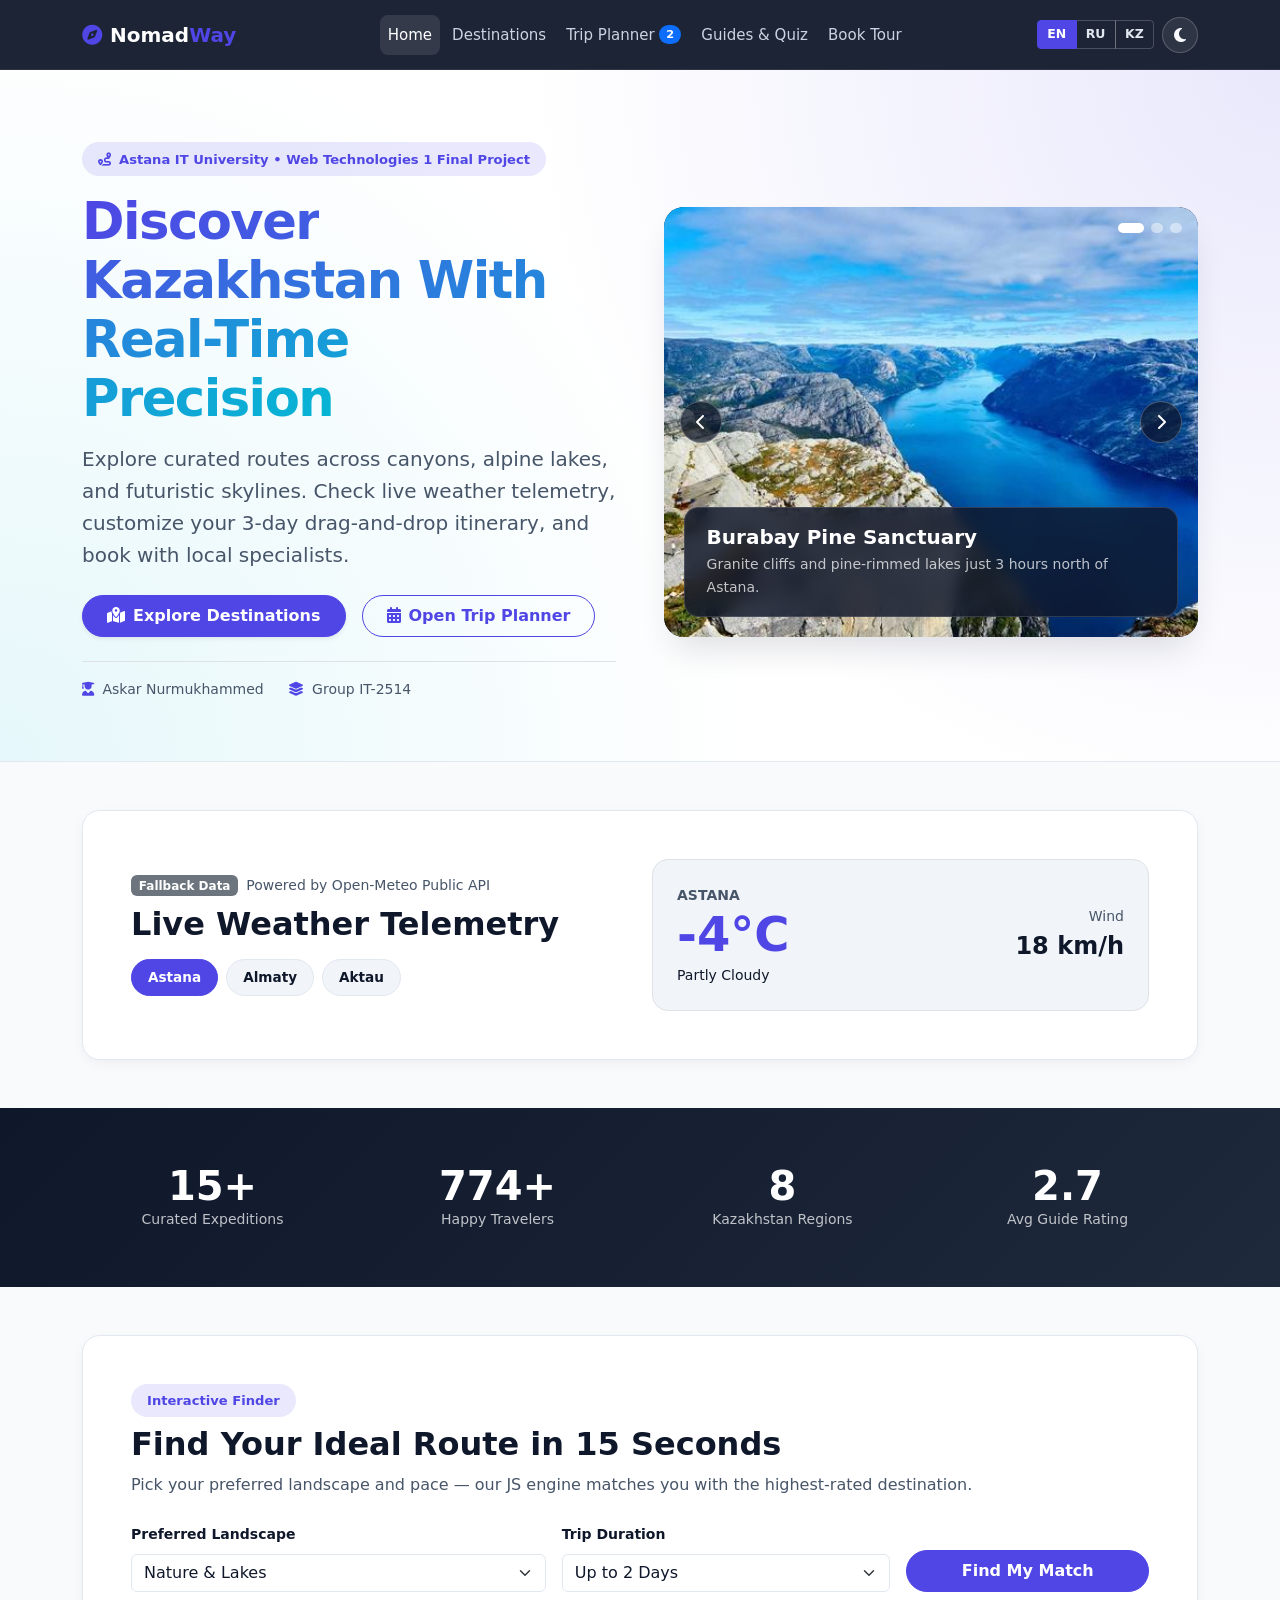
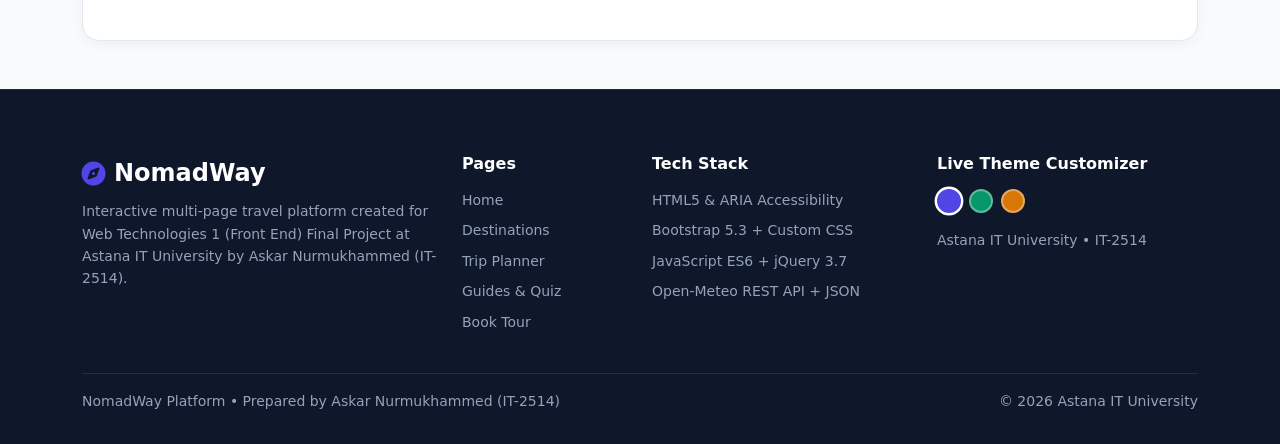
==== index.html @ 67afa260 "feat: add NomadWay Web Technologies 1 Final Project with README report and verified screenshots" ====
<!DOCTYPE html>
<html lang="en" data-theme="light" data-accent="indigo">
<head>
  <meta charset="UTF-8">
  <meta name="viewport" content="width=device-width, initial-scale=1.0">
  <title>NomadWay — Smart Travel, Weather &amp; Interactive Trip Planner</title>
  <link href="https://cdn.jsdelivr.net/npm/bootstrap@5.3.3/dist/css/bootstrap.min.css" rel="stylesheet">
  <link rel="stylesheet" href="https://cdnjs.cloudflare.com/ajax/libs/font-awesome/6.5.2/css/all.min.css">
  <link rel="icon" type="image/svg+xml" href="data:image/svg+xml,%3Csvg xmlns=%27http://www.w3.org/2000/svg%27 viewBox=%270 0 100 100%27%3E%3Ccircle cx=%2750%27 cy=%2750%27 r=%2746%27 fill=%27%234f46e5%27/%3E%3Ctext x=%2750%27 y=%2765%27 font-size=%2754%27 text-anchor=%27middle%27 fill=%27white%27%3EN%3C/text%3E%3C/svg%3E">
  <link rel="stylesheet" href="css/style.css">
</head>
<body>
  <div id="nwPreloader" class="nw-preloader" aria-hidden="true">
    <div class="nw-spinner"></div>
    <div class="small fw-bold text-uppercase tracking-wide text-accent">NomadWay OS</div>
  </div>
  <div id="nwScrollProgress" class="nw-scroll-progress" aria-hidden="true"></div>

  <nav class="navbar navbar-expand-lg navbar-dark sticky-top navbar-nw" aria-label="Primary Navigation">
    <div class="container">
      <a class="navbar-brand d-flex align-items-center gap-2 fw-bold" href="index.html">
        <i class="fa-solid fa-compass text-accent"></i>
        <span>Nomad<span class="text-accent">Way</span></span>
      </a>
      <button class="navbar-toggler border-0 shadow-none" type="button" data-bs-toggle="collapse" data-bs-target="#mainNav" aria-controls="mainNav" aria-expanded="false" aria-label="Toggle navigation">
        <span class="navbar-toggler-icon"></span>
      </button>
      <div class="collapse navbar-collapse" id="mainNav">
        <ul class="navbar-nav mx-auto align-items-lg-center gap-1 mt-3 mt-lg-0">
          <li class="nav-item"><a class="nav-link active" aria-current="page" href="index.html" data-i18n="nav_home">Home</a></li>
          <li class="nav-item"><a class="nav-link" href="destinations.html" data-i18n="nav_destinations">Destinations</a></li>
          <li class="nav-item">
            <a class="nav-link d-inline-flex align-items-center gap-1" href="planner.html">
              <span data-i18n="nav_planner">Trip Planner</span>
              <span class="badge rounded-pill bg-primary planner-count-badge">2</span>
            </a>
          </li>
          <li class="nav-item"><a class="nav-link" href="guides.html" data-i18n="nav_guides">Guides &amp; Quiz</a></li>
          <li class="nav-item"><a class="nav-link" href="contact.html" data-i18n="nav_contact">Book Tour</a></li>
        </ul>
        <div class="d-flex align-items-center gap-2 mt-3 mt-lg-0">
          <div class="btn-group lang-btn-group" role="group" aria-label="Language switcher">
            <button type="button" class="btn btn-sm lang-switch-btn active" data-lang="en">EN</button>
            <button type="button" class="btn btn-sm lang-switch-btn" data-lang="ru">RU</button>
            <button type="button" class="btn btn-sm lang-switch-btn" data-lang="kz">KZ</button>
          </div>
          <button type="button" id="themeToggleBtn" class="theme-toggle-btn" aria-label="Toggle dark or light theme">
            <i class="fa-solid fa-moon"></i>
          </button>
        </div>
      </div>
    </div>
  </nav>

  <header class="hero-nw">
    <div class="container">
      <div class="row align-items-center g-4 g-lg-5">
        <div class="col-lg-6">
          <div class="nw-badge-pill mb-3">
            <i class="fa-solid fa-route"></i>
            <span data-i18n="hero_badge">Astana IT University • Web Technologies 1 Final Project</span>
          </div>
          <h1 class="hero-title mb-3">
            <span class="hero-gradient-text" data-i18n="hero_title">Discover Kazakhstan With Real-Time Precision</span>
          </h1>
          <p class="lead text-muted mb-4" data-i18n="hero_subtitle">
            Explore curated routes across canyons, alpine lakes, and futuristic skylines. Check live weather telemetry, customize your 3-day drag-and-drop itinerary, and book with local specialists.
          </p>
          <div class="d-flex flex-wrap gap-3 mb-4">
            <a href="destinations.html" class="btn btn-accent rounded-pill px-4 py-2 fw-semibold shadow-sm">
              <i class="fa-solid fa-map-location-dot me-2"></i><span data-i18n="hero_cta_explore">Explore Destinations</span>
            </a>
            <a href="planner.html" class="btn btn-outline-accent rounded-pill px-4 py-2 fw-semibold">
              <i class="fa-solid fa-calendar-days me-2"></i><span data-i18n="hero_cta_planner">Open Trip Planner</span>
            </a>
          </div>
          <div class="d-flex flex-wrap gap-4 pt-3 border-top small text-muted">
            <span><i class="fa-solid fa-user-graduate text-accent me-1"></i> Askar Nurmukhammed</span>
            <span><i class="fa-solid fa-layer-group text-accent me-1"></i> Group IT-2514</span>
          </div>
        </div>

        <div class="col-lg-6">
          <div id="nwHeroCarousel" class="nw-carousel" aria-roledescription="carousel" aria-label="Featured Kazakhstan Destinations">
            <div class="nw-carousel-dots">
              <button type="button" class="nw-carousel-dot is-active" data-slide="0" aria-label="Slide 1"></button>
              <button type="button" class="nw-carousel-dot" data-slide="1" aria-label="Slide 2"></button>
              <button type="button" class="nw-carousel-dot" data-slide="2" aria-label="Slide 3"></button>
            </div>
            <div class="nw-carousel-track">
              <div class="nw-carousel-slide is-active">
                <img src="assets/images/img_forest.jpg" alt="Burabay Pine Sanctuary">
                <div class="nw-carousel-caption">
                  <h5 class="fw-bold mb-1">Burabay Pine Sanctuary</h5>
                  <p class="small text-light opacity-75 mb-0">Granite cliffs and pine-rimmed lakes just 3 hours north of Astana.</p>
                </div>
              </div>
              <div class="nw-carousel-slide">
                <img src="assets/images/img_nature.jpg" alt="Charyn Canyon Expedition">
                <div class="nw-carousel-caption">
                  <h5 class="fw-bold mb-1">Charyn Canyon Expedition</h5>
                  <p class="small text-light opacity-75 mb-0">12-million-year-old red sandstone towers in the Valley of Castles.</p>
                </div>
              </div>
              <div class="nw-carousel-slide">
                <img src="assets/images/img_city.jpg" alt="Astana Futuristic Skyline">
                <div class="nw-carousel-caption">
                  <h5 class="fw-bold mb-1">Astana Futuristic Skyline</h5>
                  <p class="small text-light opacity-75 mb-0">EXPO Nur Alem, Baiterek Tower, and Astana IT University innovation hub.</p>
                </div>
              </div>
            </div>
            <button type="button" class="nw-carousel-btn nw-carousel-prev" aria-label="Previous slide">
              <i class="fa-solid fa-chevron-left"></i>
            </button>
            <button type="button" class="nw-carousel-btn nw-carousel-next" aria-label="Next slide">
              <i class="fa-solid fa-chevron-right"></i>
            </button>
          </div>
        </div>
      </div>
    </div>
  </header>

  <main>
    <section class="py-5">
      <div class="container">
        <div class="nw-card p-4 p-md-5 reveal-on-scroll">
          <div class="row align-items-center g-4">
            <div class="col-lg-6">
              <div class="d-flex align-items-center gap-2 mb-2">
                <span class="badge bg-success" id="weatherStatusBadge">Live API</span>
                <span class="small text-muted" data-i18n="weather_subtitle">Powered by Open-Meteo Public API</span>
              </div>
              <h2 class="fw-bold mb-2" data-i18n="weather_title">Live Weather Telemetry</h2>
              <div class="d-flex flex-wrap gap-2 mt-3">
                <button type="button" class="weather-chip active" data-city="astana">Astana</button>
                <button type="button" class="weather-chip" data-city="almaty">Almaty</button>
                <button type="button" class="weather-chip" data-city="aktau">Aktau</button>
              </div>
            </div>
            <div class="col-lg-6">
              <div class="p-4 rounded-4 border d-flex align-items-center justify-content-between flex-wrap gap-3" style="background: var(--bg-surface-alt);">
                <div>
                  <div class="small text-muted fw-semibold text-uppercase" id="weatherCityTitle">Astana</div>
                  <div class="display-5 fw-bold text-accent" id="weatherTemp">--°C</div>
                  <div class="small fw-medium" id="weatherCondition">Loading...</div>
                </div>
                <div class="text-end">
                  <div class="small text-muted" data-i18n="weather_wind">Wind</div>
                  <div class="fs-4 fw-bold" id="weatherWindVal">-- km/h</div>
                </div>
              </div>
            </div>
          </div>
        </div>
      </div>
    </section>

    <section class="stats-band">
      <div class="container">
        <div class="row g-4 text-center">
          <div class="col-6 col-lg-3">
            <div class="stat-value"><span class="nw-counter" data-target="28" data-decimals="0">0</span>+</div>
            <div class="small text-light opacity-75" data-i18n="stats_routes">Curated Expeditions</div>
          </div>
          <div class="col-6 col-lg-3">
            <div class="stat-value"><span class="nw-counter" data-target="1420" data-decimals="0">0</span>+</div>
            <div class="small text-light opacity-75" data-i18n="stats_travelers">Happy Travelers</div>
          </div>
          <div class="col-6 col-lg-3">
            <div class="stat-value"><span class="nw-counter" data-target="14" data-decimals="0">0</span></div>
            <div class="small text-light opacity-75" data-i18n="stats_regions">Kazakhstan Regions</div>
          </div>
          <div class="col-6 col-lg-3">
            <div class="stat-value"><span class="nw-counter" data-target="4.9" data-decimals="1">0.0</span></div>
            <div class="small text-light opacity-75" data-i18n="stats_rating">Avg Guide Rating</div>
          </div>
        </div>
      </div>
    </section>

    <section class="py-5">
      <div class="container">
        <div class="nw-card p-4 p-md-5 reveal-on-scroll">
          <span class="nw-badge-pill mb-2" data-i18n="quiz_mini_badge">Interactive Finder</span>
          <h2 class="fw-bold mb-2" data-i18n="quiz_mini_title">Find Your Ideal Route in 15 Seconds</h2>
          <p class="text-muted mb-4" data-i18n="quiz_mini_desc">Pick your preferred landscape and pace — our JS engine matches you with the highest-rated destination.</p>
          <div class="row g-3 align-items-end">
            <div class="col-md-5">
              <label for="finderTerrain" class="form-label small fw-bold" data-i18n="quiz_q_terrain">Preferred Landscape</label>
              <select id="finderTerrain" class="form-select">
                <option value="nature">Nature &amp; Lakes</option>
                <option value="desert">Canyons &amp; Desert</option>
                <option value="city">City &amp; Culture</option>
                <option value="alpine">Alpine Peaks</option>
              </select>
            </div>
            <div class="col-md-4">
              <label for="finderDays" class="form-label small fw-bold" data-i18n="quiz_q_pace">Trip Duration</label>
              <select id="finderDays" class="form-select">
                <option value="1">1 Day Express</option>
                <option value="2" selected>Up to 2 Days</option>
                <option value="3">3 Days Expedition</option>
              </select>
            </div>
            <div class="col-md-3">
              <button type="button" id="quickMatchBtn" class="btn btn-accent w-100 fw-semibold rounded-pill py-2" data-i18n="quiz_btn_match">Find My Match</button>
            </div>
          </div>
          <div id="quickMatchResult"></div>
        </div>
      </div>
    </section>
  </main>

  <footer class="footer-nw">
    <div class="container">
      <div class="row g-4 pb-4">
        <div class="col-lg-4">
          <div class="d-flex align-items-center gap-2 text-white fw-bold fs-4 mb-2">
            <i class="fa-solid fa-compass text-accent"></i>
            <span>NomadWay</span>
          </div>
          <p class="small mb-3" data-i18n="footer_desc">Interactive multi-page travel platform created for Web Technologies 1 (Front End) Final Project at Astana IT University by Askar Nurmukhammed (IT-2514).</p>
        </div>
        <div class="col-6 col-lg-2">
          <h6 class="text-white fw-bold mb-3" data-i18n="footer_pages">Pages</h6>
          <ul class="list-unstyled small d-flex flex-column gap-2">
            <li><a href="index.html" data-i18n="nav_home">Home</a></li>
            <li><a href="destinations.html" data-i18n="nav_destinations">Destinations</a></li>
            <li><a href="planner.html" data-i18n="nav_planner">Trip Planner</a></li>
            <li><a href="guides.html" data-i18n="nav_guides">Guides &amp; Quiz</a></li>
            <li><a href="contact.html" data-i18n="nav_contact">Book Tour</a></li>
          </ul>
        </div>
        <div class="col-6 col-lg-3">
          <h6 class="text-white fw-bold mb-3" data-i18n="footer_features">Tech Stack</h6>
          <ul class="list-unstyled small d-flex flex-column gap-2">
            <li>HTML5 &amp; ARIA Accessibility</li>
            <li>Bootstrap 5.3 + Custom CSS</li>
            <li>JavaScript ES6 + jQuery 3.7</li>
            <li>Open-Meteo REST API + JSON</li>
          </ul>
        </div>
        <div class="col-lg-3">
          <h6 class="text-white fw-bold mb-3" data-i18n="footer_customizer">Live Theme Customizer</h6>
          <div class="d-flex align-items-center gap-2 mb-3">
            <button type="button" class="accent-swatch active" data-accent="indigo" style="background:#4f46e5;" aria-label="Indigo accent"></button>
            <button type="button" class="accent-swatch" data-accent="emerald" style="background:#059669;" aria-label="Emerald accent"></button>
            <button type="button" class="accent-swatch" data-accent="amber" style="background:#d97706;" aria-label="Amber accent"></button>
          </div>
          <div class="small">Astana IT University &bull; IT-2514</div>
        </div>
      </div>
      <div class="pt-3 border-top border-secondary border-opacity-25 d-flex flex-column flex-sm-row justify-content-between small gap-2">
        <span data-i18n="footer_rights">NomadWay Platform • Prepared by Askar Nurmukhammed (IT-2514)</span>
        <span>&copy; 2026 Astana IT University</span>
      </div>
    </div>
  </footer>

  <button type="button" id="nwBackToTop" class="nw-back-to-top" aria-label="Back to top">
    <i class="fa-solid fa-arrow-up"></i>
  </button>

  <script src="https://code.jquery.com/jquery-3.7.1.min.js"></script>
  <script src="https://cdn.jsdelivr.net/npm/bootstrap@5.3.3/dist/js/bootstrap.bundle.min.js"></script>
  <script src="data/fallback-data.js"></script>
  <script src="js/core.js"></script>
  <script src="js/home.js"></script>
</body>
</html>
---- css/style.css ----
:root {
  --accent-primary: #4f46e5;
  --accent-primary-hover: #4338ca;
  --accent-secondary: #06b6d4;
  --accent-soft: rgba(79, 70, 229, 0.12);

  --bg-body: #f8fafc;
  --bg-surface: #ffffff;
  --bg-surface-alt: #f1f5f9;
  --bg-navbar: rgba(15, 23, 42, 0.94);
  --bg-footer: #0f172a;

  --text-main: #0f172a;
  --text-muted: #475569;
  --border-color: #e2e8f0;

  --shadow-sm: 0 4px 14px -2px rgba(15, 23, 42, 0.06);
  --shadow-lg: 0 20px 35px -10px rgba(15, 23, 42, 0.14);
  --transition-base: all 0.25s cubic-bezier(0.4, 0, 0.2, 1);
}

[data-accent="emerald"] {
  --accent-primary: #059669;
  --accent-primary-hover: #047857;
  --accent-secondary: #14b8a6;
  --accent-soft: rgba(5, 150, 105, 0.12);
}

[data-accent="amber"] {
  --accent-primary: #d97706;
  --accent-primary-hover: #b45309;
  --accent-secondary: #f59e0b;
  --accent-soft: rgba(217, 119, 6, 0.12);
}

[data-theme="dark"] {
  --bg-body: #0b1120;
  --bg-surface: #131c31;
  --bg-surface-alt: #1e293b;
  --bg-navbar: rgba(9, 14, 28, 0.96);
  --bg-footer: #070b14;

  --text-main: #f1f5f9;
  --text-muted: #94a3b8;
  --border-color: #263449;

  --shadow-sm: 0 6px 18px -4px rgba(0, 0, 0, 0.45);
  --shadow-lg: 0 22px 40px -12px rgba(0, 0, 0, 0.65);
}

*,
*::before,
*::after {
  box-sizing: border-box;
}

html {
  scroll-behavior: smooth;
  overflow-x: hidden;
}

body {
  font-family: 'Inter', system-ui, -apple-system, BlinkMacSystemFont, 'Segoe UI', Roboto, sans-serif;
  background-color: var(--bg-body);
  color: var(--text-main);
  line-height: 1.6;
  overflow-x: hidden;
  transition: background-color 0.25s ease, color 0.25s ease;
}

.text-muted {
  color: var(--text-muted) !important;
}

.text-accent {
  color: var(--accent-primary) !important;
}

.btn-accent {
  background-color: var(--accent-primary);
  border-color: var(--accent-primary);
  color: #ffffff;
  transition: var(--transition-base);
}

.btn-accent:hover,
.btn-accent:focus {
  background-color: var(--accent-primary-hover);
  border-color: var(--accent-primary-hover);
  color: #ffffff;
  transform: translateY(-1px);
}

.btn-outline-accent {
  border: 1.5px solid var(--accent-primary);
  color: var(--accent-primary);
  background: transparent;
  transition: var(--transition-base);
}

.btn-outline-accent:hover,
.btn-outline-accent.active {
  background-color: var(--accent-primary);
  color: #ffffff;
}

/* Preloader */
.nw-preloader {
  position: fixed;
  inset: 0;
  z-index: 2000;
  background: var(--bg-body);
  display: flex;
  flex-direction: column;
  align-items: center;
  justify-content: center;
  gap: 1rem;
}

.nw-spinner {
  width: 48px;
  height: 48px;
  border-radius: 50%;
  border: 4px solid var(--border-color);
  border-top-color: var(--accent-primary);
  animation: nwSpin 0.8s linear infinite;
}

@keyframes nwSpin {
  to { transform: rotate(360deg); }
}

/* Scroll Progress Bar */
.nw-scroll-progress {
  position: fixed;
  top: 0;
  left: 0;
  height: 3px;
  width: 0;
  background: linear-gradient(90deg, var(--accent-primary), var(--accent-secondary));
  z-index: 1200;
  transition: width 0.08s linear;
}

/* Navbar */
.navbar-nw {
  background-color: var(--bg-navbar);
  backdrop-filter: blur(12px);
  -webkit-backdrop-filter: blur(12px);
  border-bottom: 1px solid rgba(255, 255, 255, 0.08);
  transition: padding 0.25s ease, box-shadow 0.25s ease;
  padding: 0.85rem 0;
}

.navbar-nw.scrolled {
  padding: 0.5rem 0;
  box-shadow: 0 12px 30px rgba(0, 0, 0, 0.25);
}

.navbar-nw .nav-link {
  color: #cbd5e1;
  font-weight: 500;
  font-size: 0.94rem;
  padding: 0.5rem 0.9rem;
  border-radius: 0.5rem;
  transition: var(--transition-base);
}

.navbar-nw .nav-link:hover,
.navbar-nw .nav-link.active {
  color: #ffffff;
  background-color: rgba(255, 255, 255, 0.1);
}

.lang-btn-group .btn {
  font-size: 0.78rem;
  font-weight: 700;
  padding: 0.28rem 0.58rem;
  border-color: rgba(255, 255, 255, 0.2);
  color: #e2e8f0;
}

.lang-btn-group .btn.active {
  background-color: var(--accent-primary);
  border-color: var(--accent-primary);
  color: #ffffff;
}

.theme-toggle-btn {
  width: 36px;
  height: 36px;
  border-radius: 50%;
  border: 1px solid rgba(255, 255, 255, 0.2);
  background: rgba(255, 255, 255, 0.08);
  color: #f8fafc;
  display: inline-flex;
  align-items: center;
  justify-content: center;
  transition: var(--transition-base);
}

.theme-toggle-btn:hover {
  background: var(--accent-primary);
  border-color: var(--accent-primary);
}

/* Hero & Surfaces */
.hero-nw {
  position: relative;
  overflow-x: hidden;
  background: radial-gradient(circle at top right, var(--accent-soft), transparent 52%),
              radial-gradient(circle at bottom left, rgba(6, 182, 212, 0.1), transparent 52%),
              var(--bg-surface);
  border-bottom: 1px solid var(--border-color);
  padding: 4.5rem 0 3.75rem;
}

.nw-badge-pill {
  display: inline-flex;
  align-items: center;
  gap: 0.5rem;
  background-color: var(--accent-soft);
  color: var(--accent-primary);
  font-weight: 700;
  font-size: 0.82rem;
  padding: 0.4rem 1rem;
  border-radius: 9999px;
}

.hero-title {
  font-size: clamp(2.1rem, 4vw, 3.35rem);
  font-weight: 800;
  line-height: 1.15;
  letter-spacing: -0.03em;
}

.hero-gradient-text {
  background: linear-gradient(135deg, var(--accent-primary), var(--accent-secondary));
  -webkit-background-clip: text;
  -webkit-text-fill-color: transparent;
}

.nw-card {
  background-color: var(--bg-surface);
  border: 1px solid var(--border-color);
  border-radius: 1.1rem;
  box-shadow: var(--shadow-sm);
  transition: var(--transition-base);
}

.nw-card-hover:hover {
  transform: translateY(-6px);
  box-shadow: var(--shadow-lg);
  border-color: var(--accent-primary);
}

/* Custom Carousel (Built without Bootstrap JS) */
.nw-carousel {
  position: relative;
  border-radius: 1.25rem;
  overflow: hidden;
  box-shadow: var(--shadow-lg);
  background: #0f172a;
}

.nw-carousel-track {
  position: relative;
  height: 430px;
}

.nw-carousel-slide {
  position: absolute;
  inset: 0;
  opacity: 0;
  pointer-events: none;
  transition: opacity 0.6s ease, transform 0.6s ease;
  transform: scale(1.03);
}

.nw-carousel-slide.is-active {
  opacity: 1;
  pointer-events: auto;
  transform: scale(1);
}

.nw-carousel-slide img {
  width: 100%;
  height: 100%;
  object-fit: cover;
}

.nw-carousel-caption {
  position: absolute;
  left: 1.25rem;
  right: 1.25rem;
  bottom: 1.25rem;
  background: rgba(15, 23, 42, 0.82);
  backdrop-filter: blur(8px);
  border: 1px solid rgba(255, 255, 255, 0.14);
  border-radius: 0.9rem;
  padding: 1.1rem 1.35rem;
  color: #ffffff;
}

.nw-carousel-btn {
  position: absolute;
  top: 50%;
  transform: translateY(-50%);
  width: 42px;
  height: 42px;
  border-radius: 50%;
  border: 1px solid rgba(255, 255, 255, 0.25);
  background: rgba(15, 23, 42, 0.68);
  color: #ffffff;
  display: inline-flex;
  align-items: center;
  justify-content: center;
  z-index: 4;
  transition: var(--transition-base);
}

.nw-carousel-btn:hover {
  background: var(--accent-primary);
}

.nw-carousel-prev { left: 1rem; }
.nw-carousel-next { right: 1rem; }

.nw-carousel-dots {
  position: absolute;
  top: 1rem;
  right: 1rem;
  display: flex;
  gap: 0.45rem;
  z-index: 4;
}

.nw-carousel-dot {
  width: 10px;
  height: 10px;
  border-radius: 9999px;
  border: 0;
  background: rgba(255, 255, 255, 0.45);
  transition: width 0.25s ease, background-color 0.25s ease;
}

.nw-carousel-dot.is-active {
  width: 26px;
  background: #ffffff;
}

/* Weather Strip & Stats */
.stats-band {
  background: linear-gradient(135deg, #0f172a, #1e293b);
  color: #ffffff;
  padding: 3.5rem 0;
}

.stat-value {
  font-size: 2.5rem;
  font-weight: 800;
  line-height: 1.1;
}

.weather-chip {
  border-radius: 9999px;
  font-size: 0.85rem;
  font-weight: 600;
  padding: 0.4rem 1rem;
  border: 1px solid var(--border-color);
  background: var(--bg-surface-alt);
  color: var(--text-main);
  transition: var(--transition-base);
}

.weather-chip.active {
  background: var(--accent-primary);
  border-color: var(--accent-primary);
  color: #ffffff;
}

/* Destination Cards */
.dest-thumb {
  position: relative;
  height: 210px;
  overflow: hidden;
  border-top-left-radius: 1.1rem;
  border-top-right-radius: 1.1rem;
}

.dest-thumb img {
  width: 100%;
  height: 100%;
  object-fit: cover;
  transition: transform 0.45s ease;
}

.nw-card-hover:hover .dest-thumb img {
  transform: scale(1.06);
}

.dest-price-pill {
  position: absolute;
  top: 12px;
  right: 12px;
  background: rgba(15, 23, 42, 0.84);
  color: #ffffff;
  font-weight: 700;
  font-size: 0.82rem;
  padding: 0.28rem 0.72rem;
  border-radius: 9999px;
}

.dest-cat-pill {
  position: absolute;
  top: 12px;
  left: 12px;
  background: var(--accent-primary);
  color: #ffffff;
  font-weight: 600;
  font-size: 0.75rem;
  padding: 0.25rem 0.68rem;
  border-radius: 9999px;
}

/* Custom Modal (Built without Bootstrap Modal JS) */
.nw-modal-backdrop {
  position: fixed;
  inset: 0;
  background: rgba(15, 23, 42, 0.72);
  backdrop-filter: blur(5px);
  z-index: 1500;
  display: none;
  align-items: center;
  justify-content: center;
  padding: 1rem;
}

.nw-modal-dialog {
  background: var(--bg-surface);
  color: var(--text-main);
  border: 1px solid var(--border-color);
  border-radius: 1.25rem;
  max-width: 720px;
  width: 100%;
  max-height: 90vh;
  overflow-y: auto;
  box-shadow: var(--shadow-lg);
}

/* Drag & Drop Planner */
.planner-column {
  background: var(--bg-surface);
  border: 1px solid var(--border-color);
  border-radius: 1rem;
  padding: 1rem;
  min-height: 360px;
  display: flex;
  flex-direction: column;
}

.planner-dropzone {
  flex: 1;
  min-height: 270px;
  border: 2px dashed var(--border-color);
  border-radius: 0.85rem;
  padding: 0.75rem;
  background: var(--bg-surface-alt);
  transition: background-color 0.2s ease, border-color 0.2s ease;
}

.planner-dropzone.is-drop-active {
  border-color: var(--accent-primary);
  background: var(--accent-soft);
}

.planner-card {
  background: var(--bg-surface);
  border: 1px solid var(--border-color);
  border-radius: 0.8rem;
  padding: 0.85rem;
  margin-bottom: 0.75rem;
  cursor: grab;
  box-shadow: var(--shadow-sm);
  transition: transform 0.15s ease, box-shadow 0.15s ease;
}

.planner-card:active {
  cursor: grabbing;
}

.planner-card.ui-draggable-dragging,
.planner-card.ui-sortable-helper {
  box-shadow: var(--shadow-lg);
  transform: rotate(1.5deg) scale(1.02);
  z-index: 1000;
}

/* Timeline & Accordion */
.nw-timeline {
  position: relative;
  padding-left: 2.25rem;
}

.nw-timeline::before {
  content: "";
  position: absolute;
  top: 0;
  bottom: 0;
  left: 11px;
  width: 2px;
  background: var(--border-color);
}

.nw-timeline-item {
  position: relative;
  margin-bottom: 1.75rem;
}

.nw-timeline-dot {
  position: absolute;
  left: -2.25rem;
  top: 3px;
  width: 24px;
  height: 24px;
  border-radius: 50%;
  background: var(--bg-surface);
  border: 3px solid var(--accent-primary);
}

/* Form Controls & Dark Mode Compatibility */
.form-control,
.form-select {
  background-color: var(--bg-surface);
  color: var(--text-main);
  border-color: var(--border-color);
}

.form-control:focus,
.form-select:focus {
  background-color: var(--bg-surface);
  color: var(--text-main);
  border-color: var(--accent-primary);
  box-shadow: 0 0 0 0.22rem var(--accent-soft);
}

.form-control::placeholder {
  color: var(--text-muted);
}

[data-theme="dark"] .input-group-text,
[data-theme="dark"] .accordion-button,
[data-theme="dark"] .accordion-item {
  background-color: var(--bg-surface);
  color: var(--text-main);
  border-color: var(--border-color);
}

[data-theme="dark"] .accordion-button::after {
  filter: invert(1);
}

[data-theme="dark"] .bg-light {
  background-color: var(--bg-surface-alt) !important;
  color: var(--text-main) !important;
}

.is-invalid-animated {
  animation: nwShake 0.35s ease;
}

@keyframes nwShake {
  0%, 100% { transform: translateX(0); }
  25% { transform: translateX(-6px); }
  50% { transform: translateX(6px); }
  75% { transform: translateX(-4px); }
}

/* Scroll Reveal */
.reveal-on-scroll {
  opacity: 0;
  transform: translateY(22px);
  transition: opacity 0.55s ease, transform 0.55s ease;
}

.reveal-on-scroll.is-visible {
  opacity: 1;
  transform: translateY(0);
}

/* Toast Stack & Back to Top */
.nw-toast-stack {
  position: fixed;
  bottom: 1.5rem;
  right: 1.5rem;
  z-index: 1600;
  display: flex;
  flex-direction: column;
  gap: 0.65rem;
  max-width: 340px;
}

.nw-toast {
  background: var(--bg-surface);
  color: var(--text-main);
  border: 1px solid var(--border-color);
  border-left: 4px solid var(--accent-primary);
  border-radius: 0.8rem;
  padding: 0.85rem 1rem;
  box-shadow: var(--shadow-lg);
  display: flex;
  align-items: flex-start;
  gap: 0.75rem;
}

.nw-toast.toast-success { border-left-color: #10b981; }
.nw-toast.toast-warning { border-left-color: #f59e0b; }
.nw-toast.toast-error { border-left-color: #ef4444; }

.nw-back-to-top {
  position: fixed;
  bottom: 1.5rem;
  left: 1.5rem;
  width: 44px;
  height: 44px;
  border-radius: 50%;
  border: none;
  background: var(--accent-primary);
  color: #ffffff;
  box-shadow: var(--shadow-lg);
  display: none;
  align-items: center;
  justify-content: center;
  z-index: 1100;
  transition: var(--transition-base);
}

.nw-back-to-top:hover {
  background: var(--accent-primary-hover);
  transform: translateY(-3px);
}

/* Accent Swatches in Footer */
.accent-swatch {
  width: 24px;
  height: 24px;
  border-radius: 50%;
  border: 2px solid rgba(255, 255, 255, 0.35);
  cursor: pointer;
  transition: transform 0.2s ease;
}

.accent-swatch.active {
  transform: scale(1.2);
  border-color: #ffffff;
}

/* Confetti Canvas */
#confettiCanvas {
  position: fixed;
  inset: 0;
  pointer-events: none;
  z-index: 1800;
}

/* Footer */
.footer-nw {
  background-color: var(--bg-footer);
  color: #94a3b8;
  padding: 4rem 0 2rem;
  border-top: 1px solid rgba(255, 255, 255, 0.08);
}

.footer-nw a {
  color: #94a3b8;
  text-decoration: none;
  transition: color 0.2s ease;
}

.footer-nw a:hover {
  color: #ffffff;
}

@media (max-width: 991.98px) {
  .nw-carousel-track {
    height: 340px;
  }
}

@media (max-width: 767.98px) {
  .hero-nw {
    padding: 3rem 0 2.5rem;
  }
  .nw-carousel-track {
    height: 270px;
  }
  .nw-carousel-caption {
    padding: 0.85rem 1rem;
  }
  .nw-toast-stack {
    right: 0.75rem;
    left: 0.75rem;
    max-width: none;
  }
}
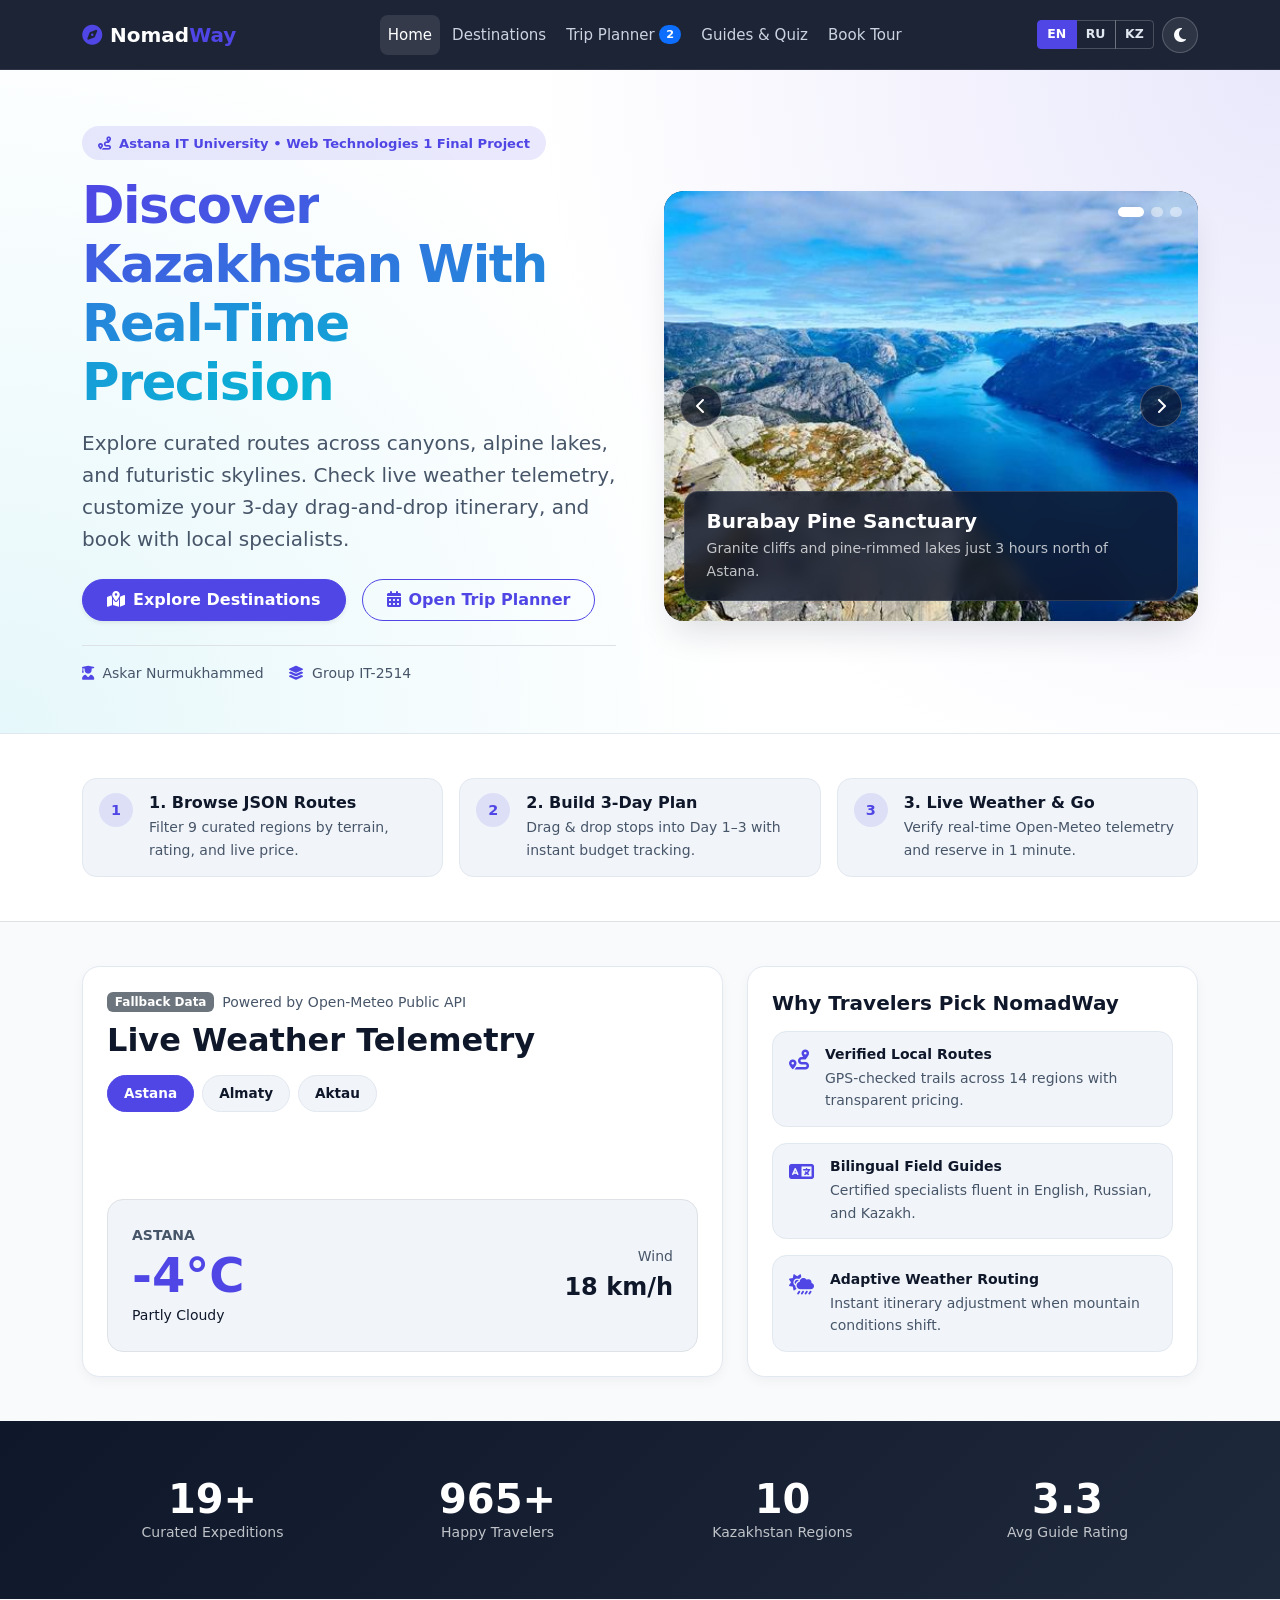
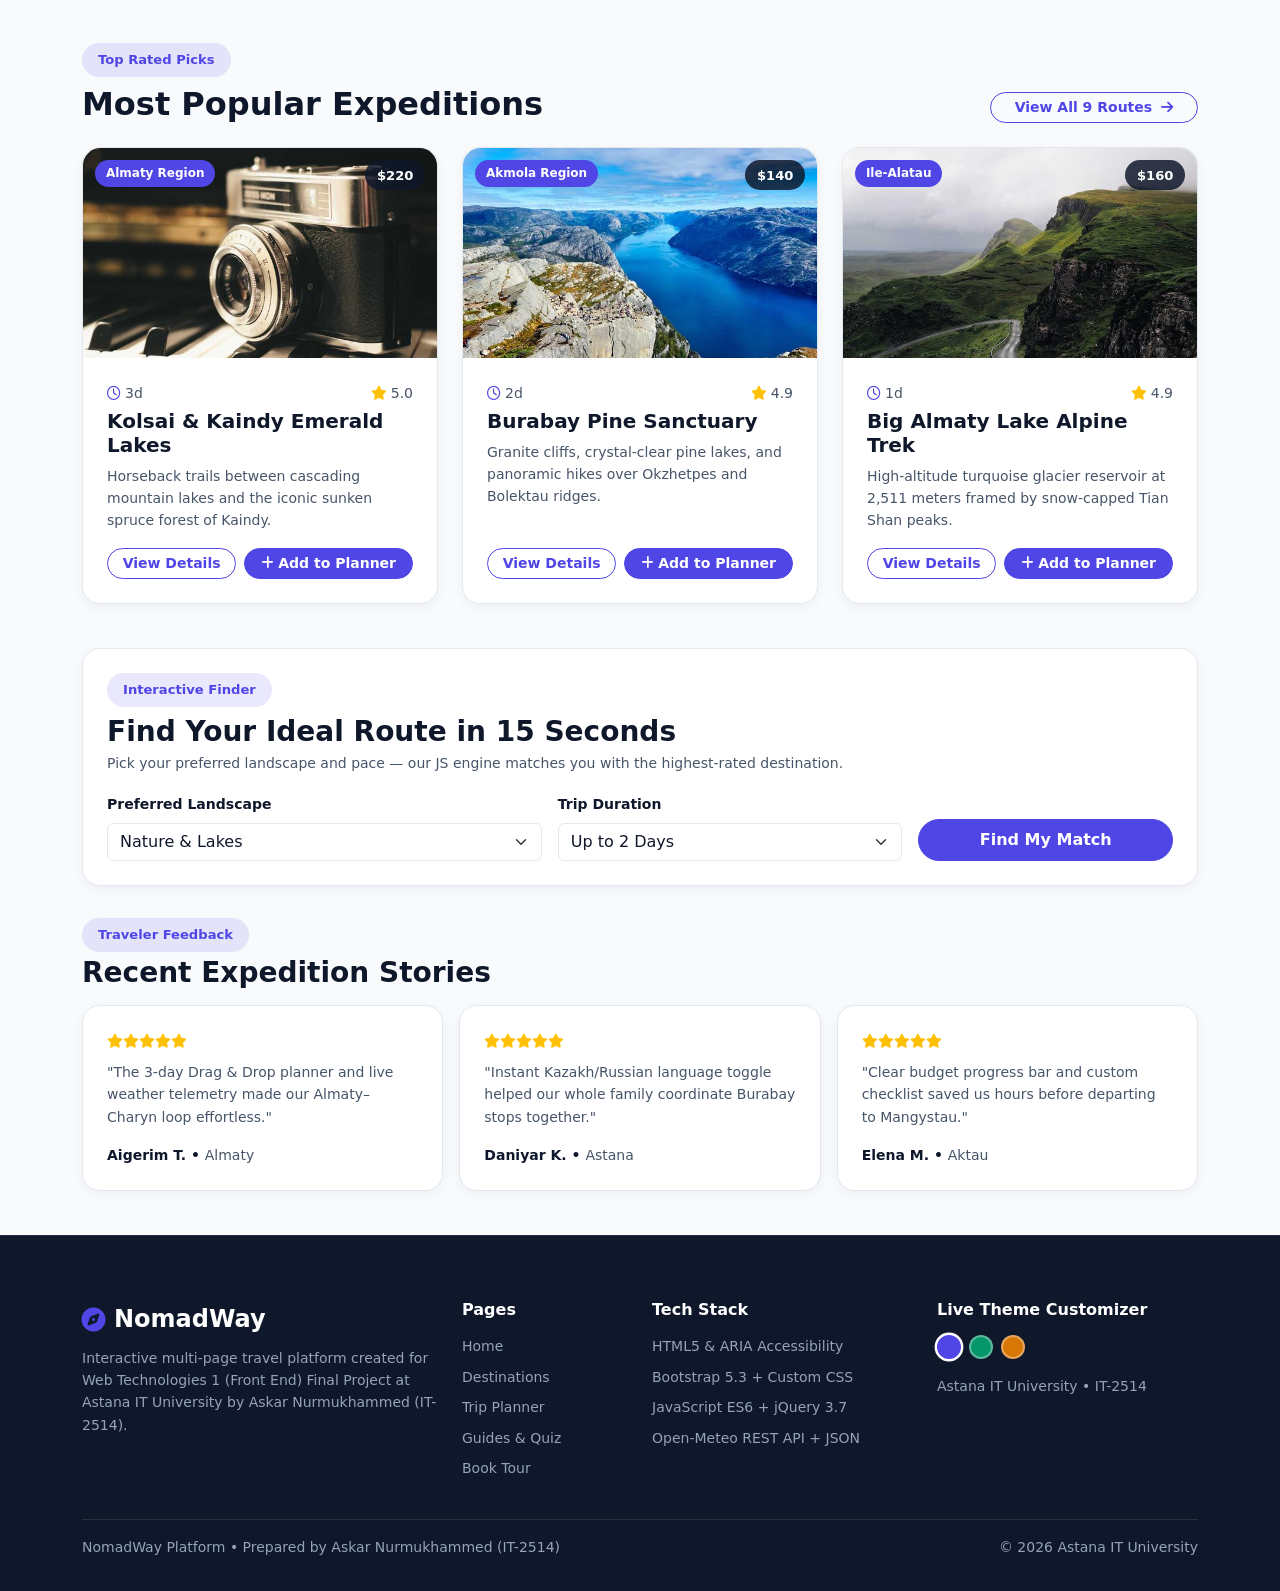
==== commit 88d3191f: "chore: balance page density, add 9th destination, smart checklist, and refresh screenshots" ====
--- a/index.html
+++ b/index.html
@@ -123,23 +123,57 @@
   </header>
 
   <main>
-    <section class="py-5">
-      <div class="container">
-        <div class="nw-card p-4 p-md-5 reveal-on-scroll">
-          <div class="row align-items-center g-4">
-            <div class="col-lg-6">
-              <div class="d-flex align-items-center gap-2 mb-2">
-                <span class="badge bg-success" id="weatherStatusBadge">Live API</span>
-                <span class="small text-muted" data-i18n="weather_subtitle">Powered by Open-Meteo Public API</span>
-              </div>
-              <h2 class="fw-bold mb-2" data-i18n="weather_title">Live Weather Telemetry</h2>
-              <div class="d-flex flex-wrap gap-2 mt-3">
-                <button type="button" class="weather-chip active" data-city="astana">Astana</button>
-                <button type="button" class="weather-chip" data-city="almaty">Almaty</button>
-                <button type="button" class="weather-chip" data-city="aktau">Aktau</button>
-              </div>
-            </div>
-            <div class="col-lg-6">
+    <section class="section-tight border-bottom" style="background: var(--bg-surface);">
+      <div class="container">
+        <div class="row g-3">
+          <div class="col-md-4">
+            <div class="highlight-mini-card h-100 d-flex align-items-start gap-3">
+              <span class="step-badge-num">1</span>
+              <div>
+                <h6 class="fw-bold mb-1" data-i18n="step1_title">1. Browse JSON Routes</h6>
+                <p class="small text-muted mb-0" data-i18n="step1_desc">Filter 9 curated regions by terrain, rating, and live price.</p>
+              </div>
+            </div>
+          </div>
+          <div class="col-md-4">
+            <div class="highlight-mini-card h-100 d-flex align-items-start gap-3">
+              <span class="step-badge-num">2</span>
+              <div>
+                <h6 class="fw-bold mb-1" data-i18n="step2_title">2. Build 3-Day Plan</h6>
+                <p class="small text-muted mb-0" data-i18n="step2_desc">Drag &amp; drop stops into Day 1–3 with instant budget tracking.</p>
+              </div>
+            </div>
+          </div>
+          <div class="col-md-4">
+            <div class="highlight-mini-card h-100 d-flex align-items-start gap-3">
+              <span class="step-badge-num">3</span>
+              <div>
+                <h6 class="fw-bold mb-1" data-i18n="step3_title">3. Live Weather &amp; Go</h6>
+                <p class="small text-muted mb-0" data-i18n="step3_desc">Verify real-time Open-Meteo telemetry and reserve in 1 minute.</p>
+              </div>
+            </div>
+          </div>
+        </div>
+      </div>
+    </section>
+
+    <section class="section-tight">
+      <div class="container">
+        <div class="row g-4 align-items-stretch">
+          <div class="col-lg-7">
+            <div class="nw-card p-4 h-100 d-flex flex-column justify-content-between reveal-on-scroll">
+              <div>
+                <div class="d-flex align-items-center gap-2 mb-2">
+                  <span class="badge bg-success" id="weatherStatusBadge">Live API</span>
+                  <span class="small text-muted" data-i18n="weather_subtitle">Powered by Open-Meteo Public API</span>
+                </div>
+                <h2 class="fw-bold mb-2" data-i18n="weather_title">Live Weather Telemetry</h2>
+                <div class="d-flex flex-wrap gap-2 mt-3 mb-4">
+                  <button type="button" class="weather-chip active" data-city="astana">Astana</button>
+                  <button type="button" class="weather-chip" data-city="almaty">Almaty</button>
+                  <button type="button" class="weather-chip" data-city="aktau">Aktau</button>
+                </div>
+              </div>
               <div class="p-4 rounded-4 border d-flex align-items-center justify-content-between flex-wrap gap-3" style="background: var(--bg-surface-alt);">
                 <div>
                   <div class="small text-muted fw-semibold text-uppercase" id="weatherCityTitle">Astana</div>
@@ -153,6 +187,35 @@
               </div>
             </div>
           </div>
+
+          <div class="col-lg-5">
+            <div class="nw-card p-4 h-100 reveal-on-scroll">
+              <h5 class="fw-bold mb-3" data-i18n="weather_highlights_title">Why Travelers Pick NomadWay</h5>
+              <div class="d-flex flex-column gap-3">
+                <div class="highlight-mini-card d-flex align-items-start gap-3">
+                  <i class="fa-solid fa-route text-accent fs-5 mt-1"></i>
+                  <div>
+                    <h6 class="fw-bold mb-1 small" data-i18n="wh_1_title">Verified Local Routes</h6>
+                    <p class="small text-muted mb-0" data-i18n="wh_1_desc">GPS-checked trails across 14 regions with transparent pricing.</p>
+                  </div>
+                </div>
+                <div class="highlight-mini-card d-flex align-items-start gap-3">
+                  <i class="fa-solid fa-language text-accent fs-5 mt-1"></i>
+                  <div>
+                    <h6 class="fw-bold mb-1 small" data-i18n="wh_2_title">Bilingual Field Guides</h6>
+                    <p class="small text-muted mb-0" data-i18n="wh_2_desc">Certified specialists fluent in English, Russian, and Kazakh.</p>
+                  </div>
+                </div>
+                <div class="highlight-mini-card d-flex align-items-start gap-3">
+                  <i class="fa-solid fa-cloud-sun-rain text-accent fs-5 mt-1"></i>
+                  <div>
+                    <h6 class="fw-bold mb-1 small" data-i18n="wh_3_title">Adaptive Weather Routing</h6>
+                    <p class="small text-muted mb-0" data-i18n="wh_3_desc">Instant itinerary adjustment when mountain conditions shift.</p>
+                  </div>
+                </div>
+              </div>
+            </div>
+          </div>
         </div>
       </div>
     </section>
@@ -180,28 +243,43 @@
       </div>
     </section>
 
-    <section class="py-5">
-      <div class="container">
-        <div class="nw-card p-4 p-md-5 reveal-on-scroll">
+    <section class="section-tight">
+      <div class="container">
+        <div class="d-flex flex-column flex-md-row justify-content-between align-items-md-end gap-2 mb-4">
+          <div>
+            <span class="nw-badge-pill mb-2" data-i18n="featured_badge">Top Rated Picks</span>
+            <h2 class="fw-bold mb-0" data-i18n="featured_title">Most Popular Expeditions</h2>
+          </div>
+          <a href="destinations.html" class="btn btn-outline-accent btn-sm rounded-pill px-4 fw-semibold">
+            <span data-i18n="featured_view_all">View All 9 Routes</span> <i class="fa-solid fa-arrow-right ms-1"></i>
+          </a>
+        </div>
+        <div id="homeFeaturedGrid" class="row g-4"></div>
+      </div>
+    </section>
+
+    <section class="section-tight pt-0">
+      <div class="container">
+        <div class="nw-card p-4 reveal-on-scroll mb-4">
           <span class="nw-badge-pill mb-2" data-i18n="quiz_mini_badge">Interactive Finder</span>
-          <h2 class="fw-bold mb-2" data-i18n="quiz_mini_title">Find Your Ideal Route in 15 Seconds</h2>
-          <p class="text-muted mb-4" data-i18n="quiz_mini_desc">Pick your preferred landscape and pace — our JS engine matches you with the highest-rated destination.</p>
+          <h3 class="fw-bold mb-1" data-i18n="quiz_mini_title">Find Your Ideal Route in 15 Seconds</h3>
+          <p class="small text-muted mb-3" data-i18n="quiz_mini_desc">Pick your preferred landscape and pace — our JS engine matches you with the highest-rated destination.</p>
           <div class="row g-3 align-items-end">
             <div class="col-md-5">
               <label for="finderTerrain" class="form-label small fw-bold" data-i18n="quiz_q_terrain">Preferred Landscape</label>
               <select id="finderTerrain" class="form-select">
-                <option value="nature">Nature &amp; Lakes</option>
-                <option value="desert">Canyons &amp; Desert</option>
-                <option value="city">City &amp; Culture</option>
-                <option value="alpine">Alpine Peaks</option>
+                <option value="nature" data-i18n="filter_nature">Nature &amp; Lakes</option>
+                <option value="desert" data-i18n="filter_desert">Canyons &amp; Desert</option>
+                <option value="city" data-i18n="filter_city">City &amp; Culture</option>
+                <option value="alpine" data-i18n="filter_alpine">Alpine Peaks</option>
               </select>
             </div>
             <div class="col-md-4">
               <label for="finderDays" class="form-label small fw-bold" data-i18n="quiz_q_pace">Trip Duration</label>
               <select id="finderDays" class="form-select">
-                <option value="1">1 Day Express</option>
-                <option value="2" selected>Up to 2 Days</option>
-                <option value="3">3 Days Expedition</option>
+                <option value="1" data-i18n="opt_day_1">1 Day Express</option>
+                <option value="2" selected data-i18n="opt_day_2">Up to 2 Days</option>
+                <option value="3" data-i18n="opt_day_3">3 Days Expedition</option>
               </select>
             </div>
             <div class="col-md-3">
@@ -209,6 +287,38 @@
             </div>
           </div>
           <div id="quickMatchResult"></div>
+        </div>
+
+        <div class="pt-2">
+          <div class="d-flex align-items-center justify-content-between mb-3">
+            <div>
+              <span class="nw-badge-pill mb-1" data-i18n="reviews_badge">Traveler Feedback</span>
+              <h3 class="fw-bold mb-0" data-i18n="reviews_title">Recent Expedition Stories</h3>
+            </div>
+          </div>
+          <div class="row g-3">
+            <div class="col-md-4">
+              <div class="nw-card p-3 p-md-4 h-100">
+                <div class="text-warning small mb-2"><i class="fa-solid fa-star"></i><i class="fa-solid fa-star"></i><i class="fa-solid fa-star"></i><i class="fa-solid fa-star"></i><i class="fa-solid fa-star"></i></div>
+                <p class="small text-muted mb-3" data-i18n="rev_1_text">"The 3-day Drag &amp; Drop planner and live weather telemetry made our Almaty–Charyn loop effortless."</p>
+                <div class="fw-bold small">Aigerim T. &bull; <span class="text-muted fw-normal">Almaty</span></div>
+              </div>
+            </div>
+            <div class="col-md-4">
+              <div class="nw-card p-3 p-md-4 h-100">
+                <div class="text-warning small mb-2"><i class="fa-solid fa-star"></i><i class="fa-solid fa-star"></i><i class="fa-solid fa-star"></i><i class="fa-solid fa-star"></i><i class="fa-solid fa-star"></i></div>
+                <p class="small text-muted mb-3" data-i18n="rev_2_text">"Instant Kazakh/Russian language toggle helped our whole family coordinate Burabay stops together."</p>
+                <div class="fw-bold small">Daniyar K. &bull; <span class="text-muted fw-normal">Astana</span></div>
+              </div>
+            </div>
+            <div class="col-md-4">
+              <div class="nw-card p-3 p-md-4 h-100">
+                <div class="text-warning small mb-2"><i class="fa-solid fa-star"></i><i class="fa-solid fa-star"></i><i class="fa-solid fa-star"></i><i class="fa-solid fa-star"></i><i class="fa-solid fa-star"></i></div>
+                <p class="small text-muted mb-3" data-i18n="rev_3_text">"Clear budget progress bar and custom checklist saved us hours before departing to Mangystau."</p>
+                <div class="fw-bold small">Elena M. &bull; <span class="text-muted fw-normal">Aktau</span></div>
+              </div>
+            </div>
+          </div>
         </div>
       </div>
     </section>
--- a/css/style.css
+++ b/css/style.css
@@ -212,7 +212,58 @@
               radial-gradient(circle at bottom left, rgba(6, 182, 212, 0.1), transparent 52%),
               var(--bg-surface);
   border-bottom: 1px solid var(--border-color);
-  padding: 4.5rem 0 3.75rem;
+  padding: 3.5rem 0 3rem;
+}
+
+.hero-nw-compact {
+  padding: 2.5rem 0 2.1rem;
+}
+
+.section-tight {
+  padding: 2.75rem 0;
+}
+
+.step-badge-num {
+  width: 34px;
+  height: 34px;
+  border-radius: 50%;
+  background: var(--accent-soft);
+  color: var(--accent-primary);
+  font-weight: 800;
+  font-size: 0.9rem;
+  display: inline-flex;
+  align-items: center;
+  justify-content: center;
+  flex-shrink: 0;
+}
+
+.highlight-mini-card {
+  background: var(--bg-surface-alt);
+  border: 1px solid var(--border-color);
+  border-radius: 0.9rem;
+  padding: 0.9rem 1rem;
+  transition: var(--transition-base);
+}
+
+.highlight-mini-card:hover {
+  border-color: var(--accent-primary);
+}
+
+.checklist-item {
+  display: flex;
+  align-items: center;
+  gap: 0.65rem;
+  padding: 0.55rem 0.75rem;
+  border-radius: 0.65rem;
+  border: 1px solid var(--border-color);
+  background: var(--bg-surface-alt);
+  cursor: pointer;
+  transition: var(--transition-base);
+}
+
+.checklist-item.is-checked {
+  opacity: 0.72;
+  text-decoration: line-through;
 }
 
 .nw-badge-pill {
@@ -453,18 +504,18 @@
   background: var(--bg-surface);
   border: 1px solid var(--border-color);
   border-radius: 1rem;
-  padding: 1rem;
-  min-height: 360px;
+  padding: 0.9rem;
+  min-height: 295px;
   display: flex;
   flex-direction: column;
 }
 
 .planner-dropzone {
   flex: 1;
-  min-height: 270px;
+  min-height: 220px;
   border: 2px dashed var(--border-color);
   border-radius: 0.85rem;
-  padding: 0.75rem;
+  padding: 0.65rem;
   background: var(--bg-surface-alt);
   transition: background-color 0.2s ease, border-color 0.2s ease;
 }
